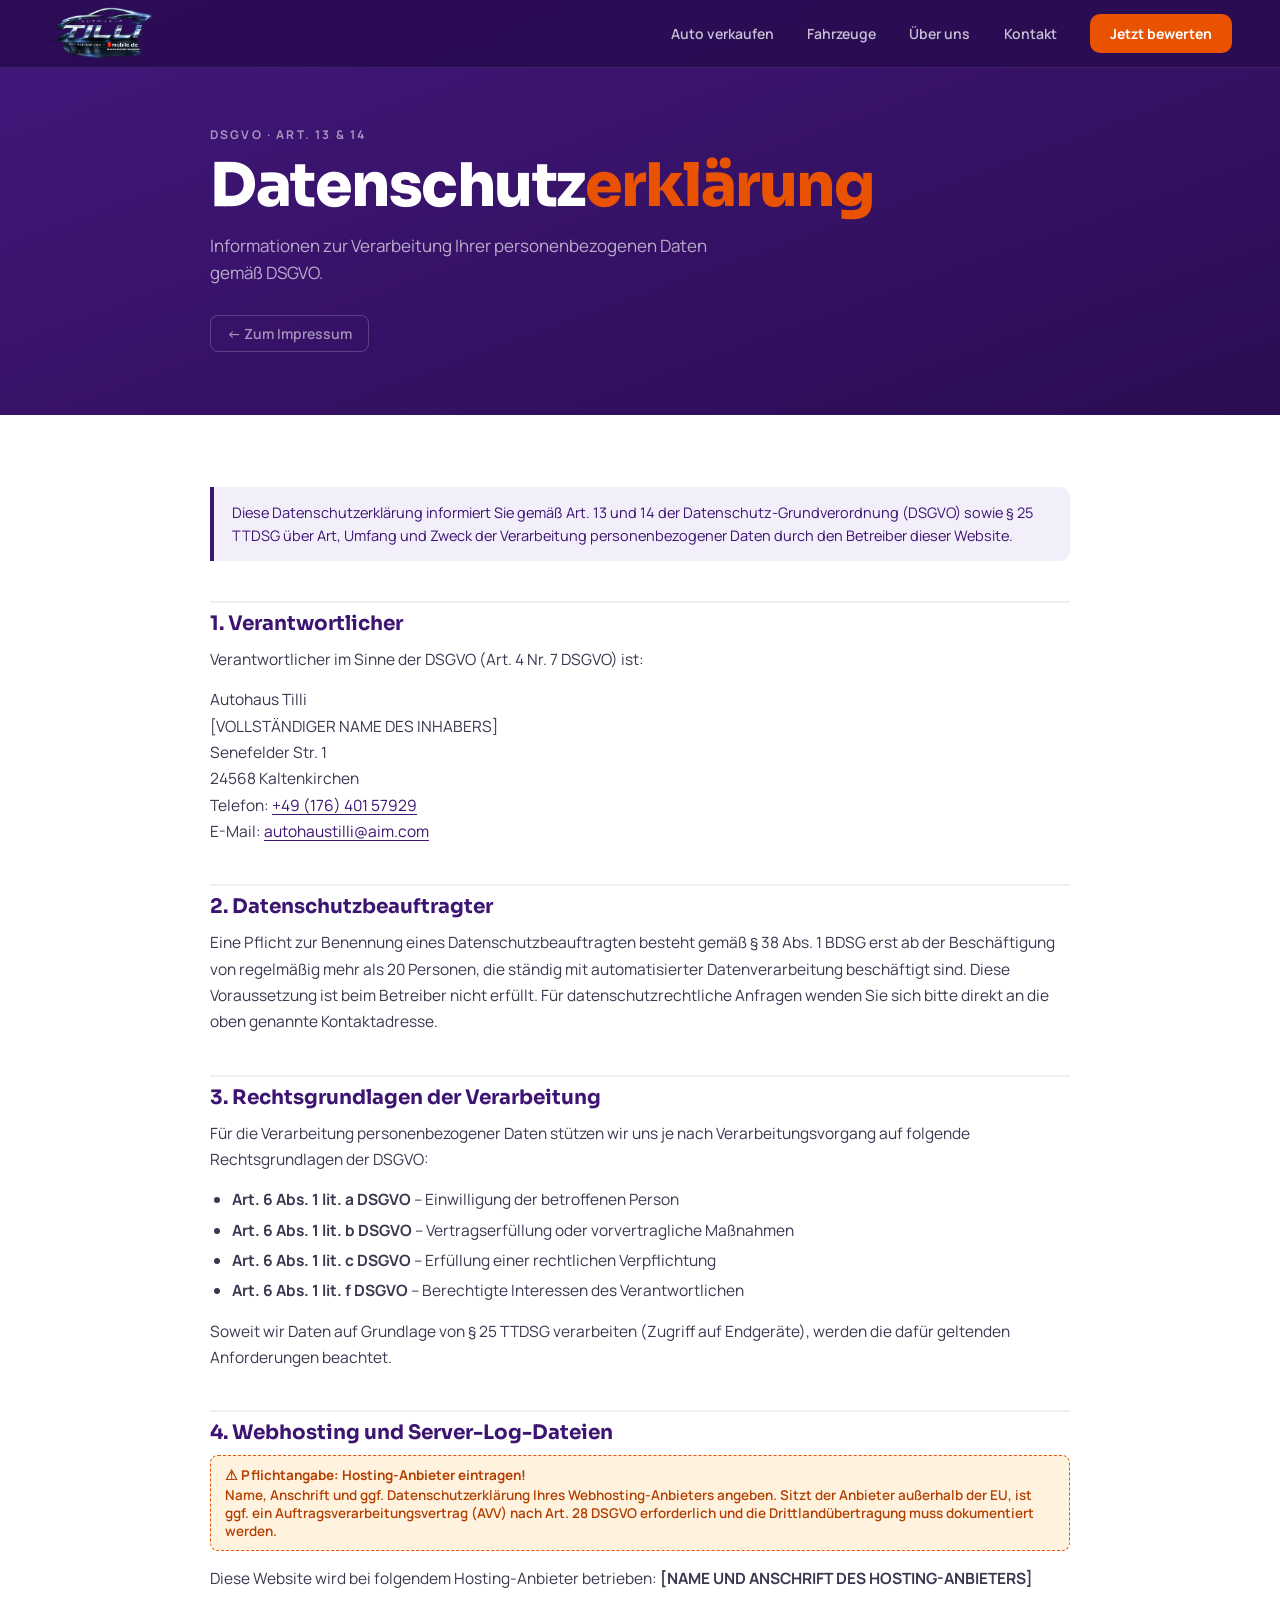
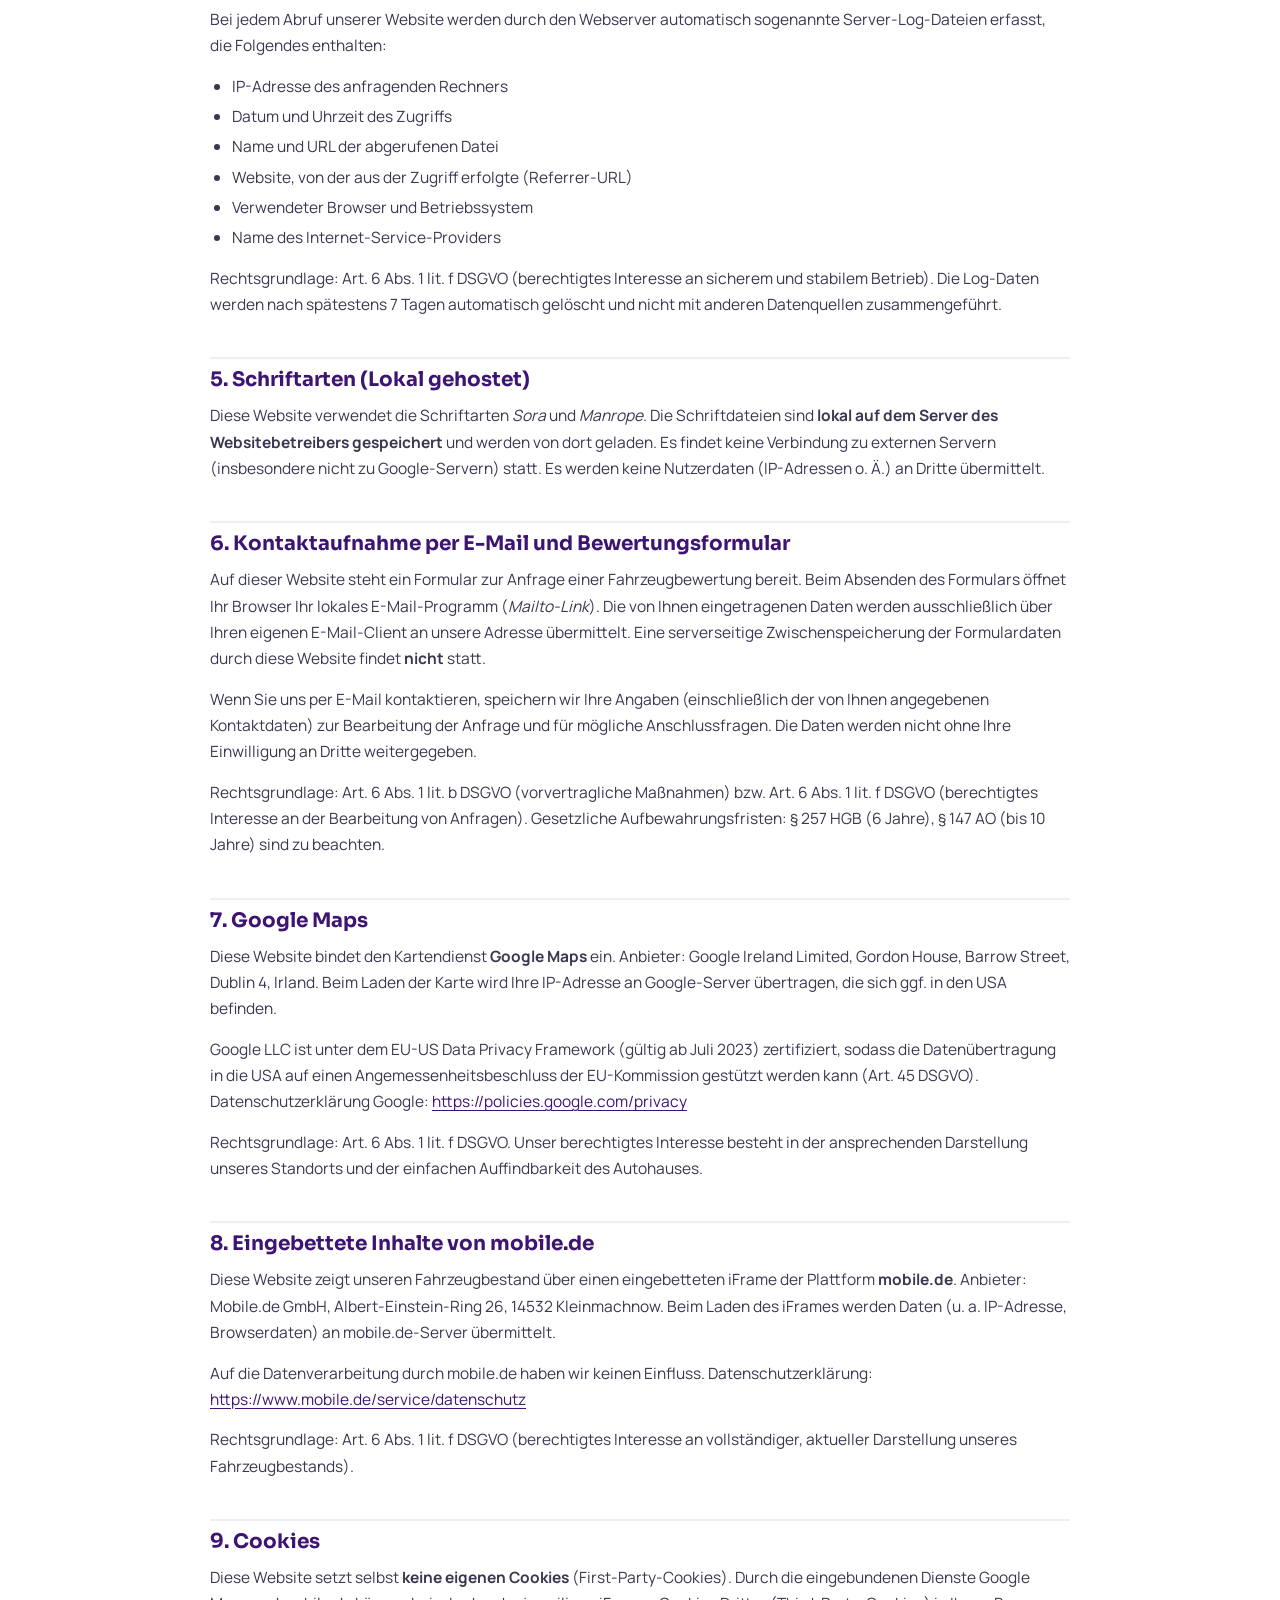
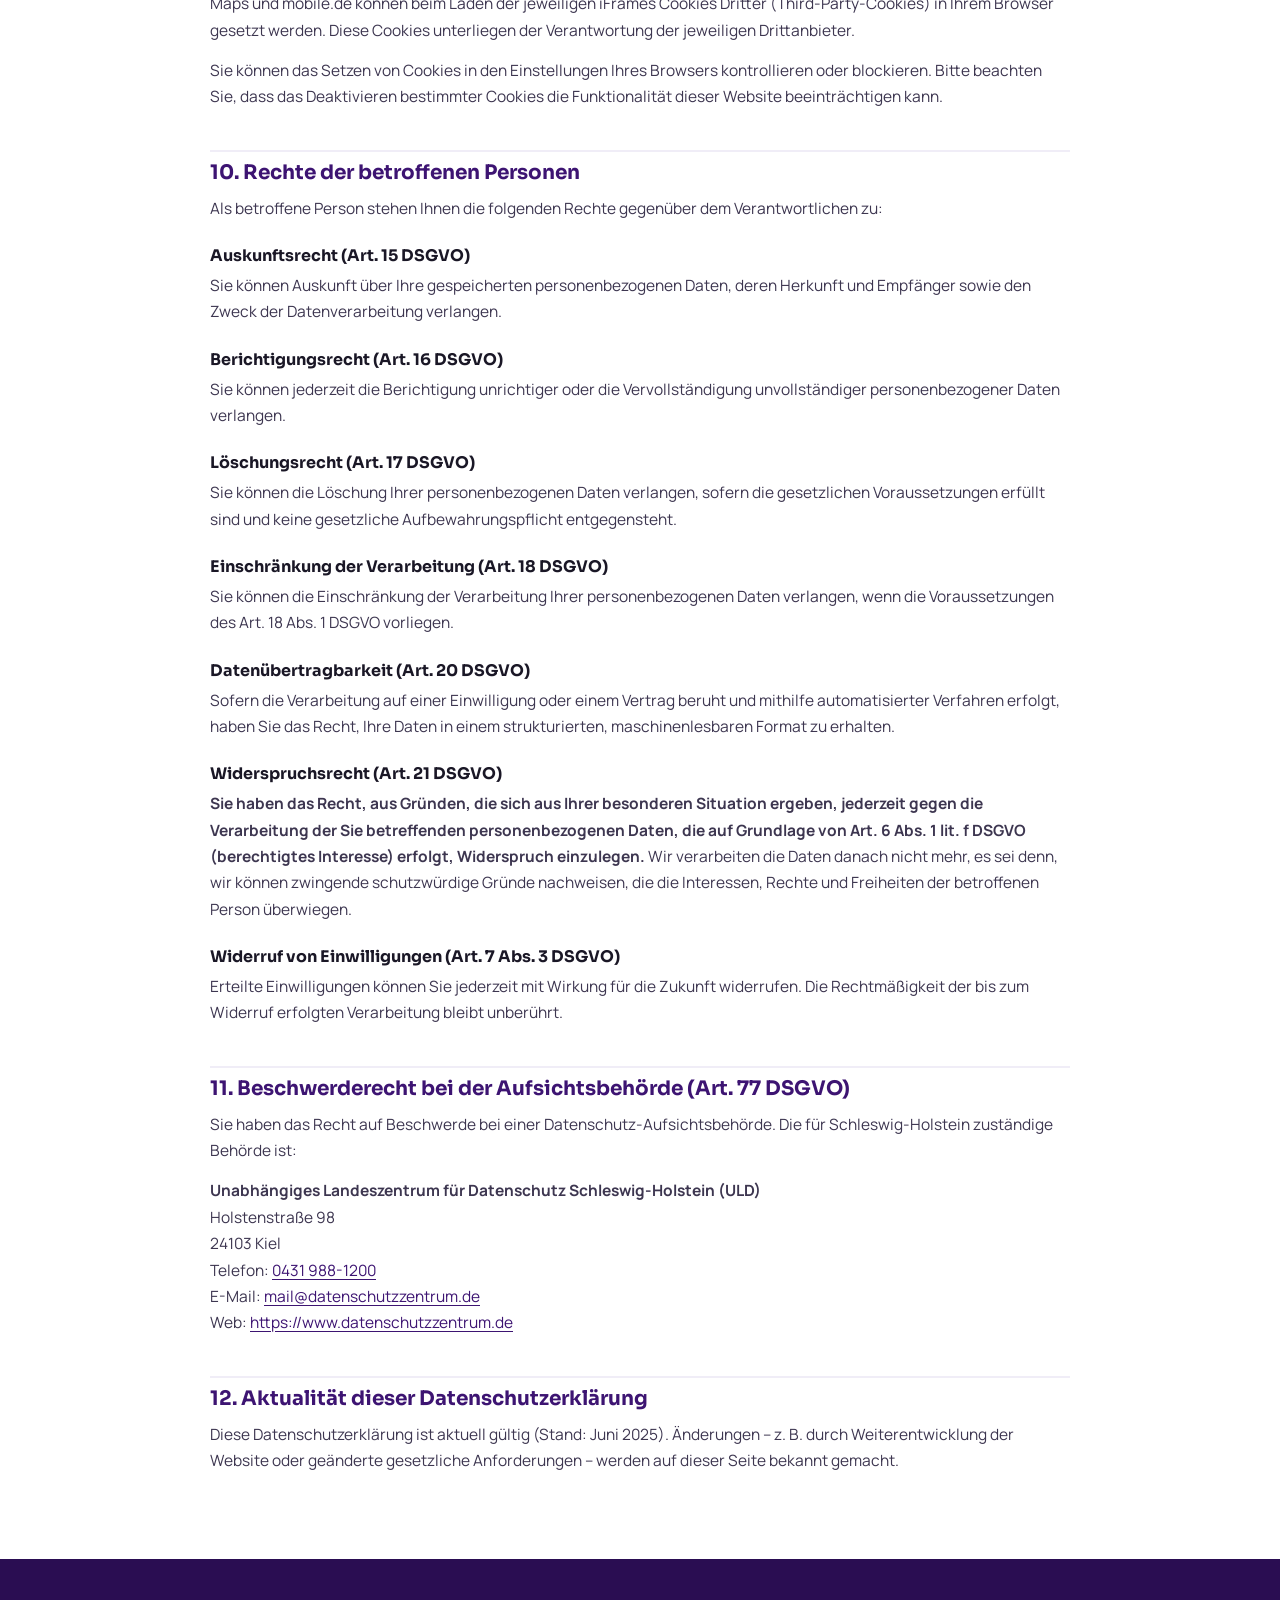
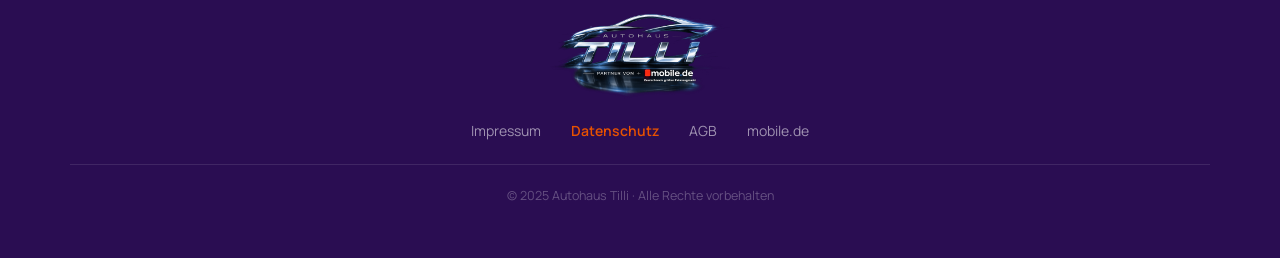
==== datenschutz.html @ e269f13d "Autohaus Tilli Website – vollständige Implementierung - index.html: komplette Website (Hero, Ankauff" ====
<!DOCTYPE html>
<html lang="de">
<head>
  <meta charset="utf-8">
  <meta name="viewport" content="width=device-width, initial-scale=1">
  <title>Datenschutzerklärung – Autohaus Tilli Kaltenkirchen</title>
  <meta name="robots" content="noindex, follow">
  <link rel="stylesheet" href="fonts.css">
  <style>
    *, *::before, *::after { box-sizing: border-box; }
    html { scroll-behavior: smooth; }
    body { margin: 0; font-family: 'Manrope', sans-serif; color: #1A1726; background: #fff; overflow-x: hidden; -webkit-font-smoothing: antialiased; }
    ::selection { background: #E85200; color: #fff; }
    .nav-link { transition: color .15s; }
    .nav-link:hover { color: #fff !important; }
    .nav-cta { transition: background .15s, transform .1s; }
    .nav-cta:hover { background: #FF6010 !important; transform: translateY(-1px); }
    .footer-link { transition: color .15s; }
    .footer-link:hover { color: #E85200 !important; }
    .legal-content { max-width: 860px; margin: 0 auto; }
    .legal-content h2 { font-family: 'Sora', sans-serif; font-weight: 800; font-size: clamp(26px, 3.5vw, 38px); line-height: 1.05; letter-spacing: -0.02em; color: #3D1472; margin: 0 0 12px; }
    .legal-content h3 { font-family: 'Sora', sans-serif; font-weight: 700; font-size: 20px; color: #3D1472; margin: 40px 0 10px; padding-top: 8px; border-top: 2px solid #F0EDF7; }
    .legal-content h4 { font-family: 'Sora', sans-serif; font-weight: 700; font-size: 16px; color: #1A1726; margin: 24px 0 6px; }
    .legal-content p { font-size: 15.5px; line-height: 1.7; color: #3D3650; margin: 0 0 14px; }
    .legal-content a { color: #3D1472; text-decoration: underline; text-underline-offset: 3px; }
    .legal-content a:hover { color: #E85200; }
    .legal-content ul { padding-left: 22px; margin: 0 0 14px; }
    .legal-content ul li { font-size: 15.5px; line-height: 1.7; color: #3D3650; margin-bottom: 4px; }
    .legal-content address { font-style: normal; }
    .section-label { font-weight: 700; font-size: 12px; letter-spacing: 0.18em; text-transform: uppercase; color: #E85200; margin-bottom: 10px; }
    .infobox { background: #F2EEFA; border-left: 4px solid #3D1472; border-radius: 0 10px 10px 0; padding: 14px 18px; margin: 0 0 20px; font-size: 14.5px; line-height: 1.6; color: #3D1472; }
    .placeholder-hint { background: #FFF3E0; border: 1.5px dashed #E85200; border-radius: 8px; padding: 10px 14px; font-size: 13.5px; color: #B34000; font-weight: 600; margin: 6px 0 14px; }
    .placeholder-hint strong { display: block; margin-bottom: 2px; }
  </style>
</head>
<body>

  <!-- NAVIGATION -->
  <nav style="position:fixed;top:0;left:0;right:0;z-index:100;background:rgba(42,13,82,0.92);backdrop-filter:blur(14px);-webkit-backdrop-filter:blur(14px);display:flex;align-items:center;justify-content:space-between;gap:24px;flex-wrap:wrap;padding:0 clamp(20px,4vw,48px);min-height:68px;border-bottom:1px solid rgba(255,255,255,0.09);">
    <a href="index.html" style="display:flex;align-items:center;text-decoration:none;">
      <img src="project/assets/logo-tilli.png" alt="Autohaus Tilli – Partner von mobile.de" style="height:54px;width:auto;display:block;">
    </a>
    <div style="display:flex;align-items:center;gap:clamp(14px,2.6vw,34px);flex-wrap:wrap;">
      <a href="index.html#ankauf" class="nav-link" style="font-size:14px;font-weight:600;color:rgba(255,255,255,0.74);text-decoration:none;">Auto verkaufen</a>
      <a href="index.html#bestand" class="nav-link" style="font-size:14px;font-weight:600;color:rgba(255,255,255,0.74);text-decoration:none;">Fahrzeuge</a>
      <a href="index.html#ueber" class="nav-link" style="font-size:14px;font-weight:600;color:rgba(255,255,255,0.74);text-decoration:none;">Über uns</a>
      <a href="index.html#kontakt" class="nav-link" style="font-size:14px;font-weight:600;color:rgba(255,255,255,0.74);text-decoration:none;">Kontakt</a>
      <a href="index.html#ankauf" class="nav-cta" style="font-size:14px;font-weight:700;color:#fff;background:#E85200;padding:10px 20px;border-radius:10px;text-decoration:none;">Jetzt bewerten</a>
    </div>
  </nav>

  <!-- PAGE HEADER -->
  <div style="background:linear-gradient(160deg,#43177D 0%,#2A0D52 100%);padding:clamp(100px,14vh,140px) clamp(20px,5vw,48px) clamp(48px,7vh,72px);">
    <div style="max-width:860px;margin:0 auto;">
      <div style="font-weight:700;font-size:12px;letter-spacing:0.18em;text-transform:uppercase;color:rgba(255,255,255,0.55);margin-bottom:12px;">DSGVO · Art. 13 &amp; 14</div>
      <h1 style="font-family:'Sora',sans-serif;font-weight:800;font-size:clamp(36px,5vw,60px);line-height:1.02;letter-spacing:-0.025em;color:#fff;margin:0 0 16px;">Datenschutz<span style="color:#E85200;">erklärung</span></h1>
      <p style="font-size:17px;line-height:1.6;color:rgba(255,255,255,0.65);max-width:520px;margin:0 0 28px;">Informationen zur Verarbeitung Ihrer personenbezogenen Daten gemäß DSGVO.</p>
      <a href="impressum.html" style="display:inline-flex;align-items:center;gap:8px;font-size:14px;font-weight:600;color:rgba(255,255,255,0.55);text-decoration:none;border:1px solid rgba(255,255,255,0.2);border-radius:8px;padding:8px 16px;transition:color .15s;">
        ← Zum Impressum
      </a>
    </div>
  </div>

  <!-- CONTENT -->
  <main style="padding:clamp(56px,8vh,96px) clamp(20px,5vw,48px);">
    <div class="legal-content">

      <div class="infobox">
        Diese Datenschutzerklärung informiert Sie gemäß Art. 13 und 14 der Datenschutz-Grundverordnung (DSGVO) sowie § 25 TTDSG über Art, Umfang und Zweck der Verarbeitung personenbezogener Daten durch den Betreiber dieser Website.
      </div>

      <h3>1. Verantwortlicher</h3>
      <p>Verantwortlicher im Sinne der DSGVO (Art. 4 Nr. 7 DSGVO) ist:</p>
      <address>
        <p>
          Autohaus Tilli<br>
          [VOLLSTÄNDIGER NAME DES INHABERS]<br>
          Senefelder Str. 1<br>
          24568 Kaltenkirchen<br>
          Telefon: <a href="tel:+4917640157929">+49 (176) 401 57929</a><br>
          E-Mail: <a href="mailto:autohaustilli@aim.com">autohaustilli@aim.com</a>
        </p>
      </address>

      <h3>2. Datenschutzbeauftragter</h3>
      <p>Eine Pflicht zur Benennung eines Datenschutzbeauftragten besteht gemäß § 38 Abs. 1 BDSG erst ab der Beschäftigung von regelmäßig mehr als 20 Personen, die ständig mit automatisierter Datenverarbeitung beschäftigt sind. Diese Voraussetzung ist beim Betreiber nicht erfüllt. Für datenschutzrechtliche Anfragen wenden Sie sich bitte direkt an die oben genannte Kontaktadresse.</p>

      <h3>3. Rechtsgrundlagen der Verarbeitung</h3>
      <p>Für die Verarbeitung personenbezogener Daten stützen wir uns je nach Verarbeitungsvorgang auf folgende Rechtsgrundlagen der DSGVO:</p>
      <ul>
        <li><strong>Art. 6 Abs. 1 lit. a DSGVO</strong> – Einwilligung der betroffenen Person</li>
        <li><strong>Art. 6 Abs. 1 lit. b DSGVO</strong> – Vertragserfüllung oder vorvertragliche Maßnahmen</li>
        <li><strong>Art. 6 Abs. 1 lit. c DSGVO</strong> – Erfüllung einer rechtlichen Verpflichtung</li>
        <li><strong>Art. 6 Abs. 1 lit. f DSGVO</strong> – Berechtigte Interessen des Verantwortlichen</li>
      </ul>
      <p>Soweit wir Daten auf Grundlage von § 25 TTDSG verarbeiten (Zugriff auf Endgeräte), werden die dafür geltenden Anforderungen beachtet.</p>

      <h3>4. Webhosting und Server-Log-Dateien</h3>
      <div class="placeholder-hint">
        <strong>⚠ Pflichtangabe: Hosting-Anbieter eintragen!</strong>
        Name, Anschrift und ggf. Datenschutzerklärung Ihres Webhosting-Anbieters angeben. Sitzt der Anbieter außerhalb der EU, ist ggf. ein Auftragsverarbeitungsvertrag (AVV) nach Art. 28 DSGVO erforderlich und die Drittlandübertragung muss dokumentiert werden.
      </div>
      <p>Diese Website wird bei folgendem Hosting-Anbieter betrieben: <strong>[NAME UND ANSCHRIFT DES HOSTING-ANBIETERS]</strong></p>
      <p>Bei jedem Abruf unserer Website werden durch den Webserver automatisch sogenannte Server-Log-Dateien erfasst, die Folgendes enthalten:</p>
      <ul>
        <li>IP-Adresse des anfragenden Rechners</li>
        <li>Datum und Uhrzeit des Zugriffs</li>
        <li>Name und URL der abgerufenen Datei</li>
        <li>Website, von der aus der Zugriff erfolgte (Referrer-URL)</li>
        <li>Verwendeter Browser und Betriebssystem</li>
        <li>Name des Internet-Service-Providers</li>
      </ul>
      <p>Rechtsgrundlage: Art. 6 Abs. 1 lit. f DSGVO (berechtigtes Interesse an sicherem und stabilem Betrieb). Die Log-Daten werden nach spätestens 7 Tagen automatisch gelöscht und nicht mit anderen Datenquellen zusammengeführt.</p>

      <h3>5. Schriftarten (Lokal gehostet)</h3>
      <p>Diese Website verwendet die Schriftarten <em>Sora</em> und <em>Manrope</em>. Die Schriftdateien sind <strong>lokal auf dem Server des Websitebetreibers gespeichert</strong> und werden von dort geladen. Es findet keine Verbindung zu externen Servern (insbesondere nicht zu Google-Servern) statt. Es werden keine Nutzerdaten (IP-Adressen o.&nbsp;Ä.) an Dritte übermittelt.</p>

      <h3>6. Kontaktaufnahme per E-Mail und Bewertungsformular</h3>
      <p>
        Auf dieser Website steht ein Formular zur Anfrage einer Fahrzeugbewertung bereit. Beim Absenden des Formulars öffnet Ihr Browser Ihr lokales E-Mail-Programm (<em>Mailto-Link</em>). Die von Ihnen eingetragenen Daten werden ausschließlich über Ihren eigenen E-Mail-Client an unsere Adresse übermittelt. Eine serverseitige Zwischenspeicherung der Formulardaten durch diese Website findet <strong>nicht</strong> statt.
      </p>
      <p>
        Wenn Sie uns per E-Mail kontaktieren, speichern wir Ihre Angaben (einschließlich der von Ihnen angegebenen Kontaktdaten) zur Bearbeitung der Anfrage und für mögliche Anschlussfragen. Die Daten werden nicht ohne Ihre Einwilligung an Dritte weitergegeben.
      </p>
      <p>
        Rechtsgrundlage: Art. 6 Abs. 1 lit. b DSGVO (vorvertragliche Maßnahmen) bzw. Art. 6 Abs. 1 lit. f DSGVO (berechtigtes Interesse an der Bearbeitung von Anfragen). Gesetzliche Aufbewahrungsfristen: § 257 HGB (6 Jahre), § 147 AO (bis 10 Jahre) sind zu beachten.
      </p>

      <h3>7. Google Maps</h3>
      <p>
        Diese Website bindet den Kartendienst <strong>Google Maps</strong> ein. Anbieter: Google Ireland Limited, Gordon House, Barrow Street, Dublin 4, Irland. Beim Laden der Karte wird Ihre IP-Adresse an Google-Server übertragen, die sich ggf. in den USA befinden.
      </p>
      <p>
        Google LLC ist unter dem EU-US Data Privacy Framework (gültig ab Juli 2023) zertifiziert, sodass die Datenübertragung in die USA auf einen Angemessenheitsbeschluss der EU-Kommission gestützt werden kann (Art. 45 DSGVO). Datenschutzerklärung Google: <a href="https://policies.google.com/privacy" target="_blank" rel="noopener">https://policies.google.com/privacy</a>
      </p>
      <p>
        Rechtsgrundlage: Art. 6 Abs. 1 lit. f DSGVO. Unser berechtigtes Interesse besteht in der ansprechenden Darstellung unseres Standorts und der einfachen Auffindbarkeit des Autohauses.
      </p>

      <h3>8. Eingebettete Inhalte von mobile.de</h3>
      <p>
        Diese Website zeigt unseren Fahrzeugbestand über einen eingebetteten iFrame der Plattform <strong>mobile.de</strong>. Anbieter: Mobile.de GmbH, Albert-Einstein-Ring 26, 14532 Kleinmachnow. Beim Laden des iFrames werden Daten (u.&nbsp;a. IP-Adresse, Browserdaten) an mobile.de-Server übermittelt.
      </p>
      <p>
        Auf die Datenverarbeitung durch mobile.de haben wir keinen Einfluss. Datenschutzerklärung: <a href="https://www.mobile.de/service/datenschutz" target="_blank" rel="noopener">https://www.mobile.de/service/datenschutz</a>
      </p>
      <p>Rechtsgrundlage: Art. 6 Abs. 1 lit. f DSGVO (berechtigtes Interesse an vollständiger, aktueller Darstellung unseres Fahrzeugbestands).</p>

      <h3>9. Cookies</h3>
      <p>
        Diese Website setzt selbst <strong>keine eigenen Cookies</strong> (First-Party-Cookies). Durch die eingebundenen Dienste Google Maps und mobile.de können beim Laden der jeweiligen iFrames Cookies Dritter (Third-Party-Cookies) in Ihrem Browser gesetzt werden. Diese Cookies unterliegen der Verantwortung der jeweiligen Drittanbieter.
      </p>
      <p>
        Sie können das Setzen von Cookies in den Einstellungen Ihres Browsers kontrollieren oder blockieren. Bitte beachten Sie, dass das Deaktivieren bestimmter Cookies die Funktionalität dieser Website beeinträchtigen kann.
      </p>

      <h3>10. Rechte der betroffenen Personen</h3>
      <p>Als betroffene Person stehen Ihnen die folgenden Rechte gegenüber dem Verantwortlichen zu:</p>

      <h4>Auskunftsrecht (Art. 15 DSGVO)</h4>
      <p>Sie können Auskunft über Ihre gespeicherten personenbezogenen Daten, deren Herkunft und Empfänger sowie den Zweck der Datenverarbeitung verlangen.</p>

      <h4>Berichtigungsrecht (Art. 16 DSGVO)</h4>
      <p>Sie können jederzeit die Berichtigung unrichtiger oder die Vervollständigung unvollständiger personenbezogener Daten verlangen.</p>

      <h4>Löschungsrecht (Art. 17 DSGVO)</h4>
      <p>Sie können die Löschung Ihrer personenbezogenen Daten verlangen, sofern die gesetzlichen Voraussetzungen erfüllt sind und keine gesetzliche Aufbewahrungspflicht entgegensteht.</p>

      <h4>Einschränkung der Verarbeitung (Art. 18 DSGVO)</h4>
      <p>Sie können die Einschränkung der Verarbeitung Ihrer personenbezogenen Daten verlangen, wenn die Voraussetzungen des Art. 18 Abs. 1 DSGVO vorliegen.</p>

      <h4>Datenübertragbarkeit (Art. 20 DSGVO)</h4>
      <p>Sofern die Verarbeitung auf einer Einwilligung oder einem Vertrag beruht und mithilfe automatisierter Verfahren erfolgt, haben Sie das Recht, Ihre Daten in einem strukturierten, maschinenlesbaren Format zu erhalten.</p>

      <h4>Widerspruchsrecht (Art. 21 DSGVO)</h4>
      <p>
        <strong>Sie haben das Recht, aus Gründen, die sich aus Ihrer besonderen Situation ergeben, jederzeit gegen die Verarbeitung der Sie betreffenden personenbezogenen Daten, die auf Grundlage von Art. 6 Abs. 1 lit. f DSGVO (berechtigtes Interesse) erfolgt, Widerspruch einzulegen.</strong> Wir verarbeiten die Daten danach nicht mehr, es sei denn, wir können zwingende schutzwürdige Gründe nachweisen, die die Interessen, Rechte und Freiheiten der betroffenen Person überwiegen.
      </p>

      <h4>Widerruf von Einwilligungen (Art. 7 Abs. 3 DSGVO)</h4>
      <p>Erteilte Einwilligungen können Sie jederzeit mit Wirkung für die Zukunft widerrufen. Die Rechtmäßigkeit der bis zum Widerruf erfolgten Verarbeitung bleibt unberührt.</p>

      <h3>11. Beschwerderecht bei der Aufsichtsbehörde (Art. 77 DSGVO)</h3>
      <p>Sie haben das Recht auf Beschwerde bei einer Datenschutz-Aufsichtsbehörde. Die für Schleswig-Holstein zuständige Behörde ist:</p>
      <address>
        <p>
          <strong>Unabhängiges Landeszentrum für Datenschutz Schleswig-Holstein (ULD)</strong><br>
          Holstenstraße 98<br>
          24103 Kiel<br>
          Telefon: <a href="tel:+494319881200">0431 988-1200</a><br>
          E-Mail: <a href="mailto:mail@datenschutzzentrum.de">mail@datenschutzzentrum.de</a><br>
          Web: <a href="https://www.datenschutzzentrum.de" target="_blank" rel="noopener">https://www.datenschutzzentrum.de</a>
        </p>
      </address>

      <h3>12. Aktualität dieser Datenschutzerklärung</h3>
      <p>Diese Datenschutzerklärung ist aktuell gültig (Stand: Juni 2025). Änderungen – z.&nbsp;B. durch Weiterentwicklung der Website oder geänderte gesetzliche Anforderungen – werden auf dieser Seite bekannt gemacht.</p>

    </div>
  </main>

  <!-- FOOTER -->
  <footer style="background:#2A0D52;padding:clamp(40px,6vh,56px) clamp(20px,5vw,48px);text-align:center;">
    <img src="project/assets/logo-tilli.png" alt="Autohaus Tilli" style="height:86px;width:auto;margin:0 auto 22px;display:block;">
    <div style="display:flex;justify-content:center;gap:30px;flex-wrap:wrap;margin-bottom:24px;">
      <a href="impressum.html" class="footer-link" style="font-size:14px;color:rgba(255,255,255,0.55);text-decoration:none;">Impressum</a>
      <a href="datenschutz.html" class="footer-link" style="font-size:14px;color:#E85200;font-weight:600;text-decoration:none;">Datenschutz</a>
      <a href="#" class="footer-link" style="font-size:14px;color:rgba(255,255,255,0.55);text-decoration:none;">AGB</a>
      <a href="https://www.mobile.de" target="_blank" rel="noopener" class="footer-link" style="font-size:14px;color:rgba(255,255,255,0.55);text-decoration:none;">mobile.de</a>
    </div>
    <hr style="border:none;border-top:1px solid rgba(255,255,255,0.1);margin:22px auto;max-width:1140px;">
    <div style="font-size:12.5px;color:rgba(255,255,255,0.28);">© 2025 Autohaus Tilli · Alle Rechte vorbehalten</div>
  </footer>

</body>
</html>
---- fonts.css ----
@font-face {
  font-family: 'Manrope';
  font-style: normal;
  font-weight: 400;
  font-display: swap;
  src: url(fonts/e00cdc959223d7b14c4dc4172bd4afb7.ttf) format('truetype');
}
@font-face {
  font-family: 'Manrope';
  font-style: normal;
  font-weight: 500;
  font-display: swap;
  src: url(fonts/c7ccb9579aa638b5be6d45e7f4dd9fff.ttf) format('truetype');
}
@font-face {
  font-family: 'Manrope';
  font-style: normal;
  font-weight: 600;
  font-display: swap;
  src: url(fonts/1b329c1cdb66406c5657158e802b0e29.ttf) format('truetype');
}
@font-face {
  font-family: 'Manrope';
  font-style: normal;
  font-weight: 700;
  font-display: swap;
  src: url(fonts/de3ddb9049275796b4e8be23db8c0c53.ttf) format('truetype');
}
@font-face {
  font-family: 'Manrope';
  font-style: normal;
  font-weight: 800;
  font-display: swap;
  src: url(fonts/bf0cc102c81605b16ca84f35edaa3d73.ttf) format('truetype');
}
@font-face {
  font-family: 'Sora';
  font-style: normal;
  font-weight: 400;
  font-display: swap;
  src: url(fonts/e8054fd46636c2e1099d4a982a44a450.ttf) format('truetype');
}
@font-face {
  font-family: 'Sora';
  font-style: normal;
  font-weight: 500;
  font-display: swap;
  src: url(fonts/b44a0701327519e6deb9aee5e733e242.ttf) format('truetype');
}
@font-face {
  font-family: 'Sora';
  font-style: normal;
  font-weight: 600;
  font-display: swap;
  src: url(fonts/86ef2a21fb4f8dc9f1f4f3c382615372.ttf) format('truetype');
}
@font-face {
  font-family: 'Sora';
  font-style: normal;
  font-weight: 700;
  font-display: swap;
  src: url(fonts/8dfdf793a6297fb9895a785f09e0602b.ttf) format('truetype');
}
@font-face {
  font-family: 'Sora';
  font-style: normal;
  font-weight: 800;
  font-display: swap;
  src: url(fonts/d6a0dabfbe5e4caf425cfabdb81179af.ttf) format('truetype');
}
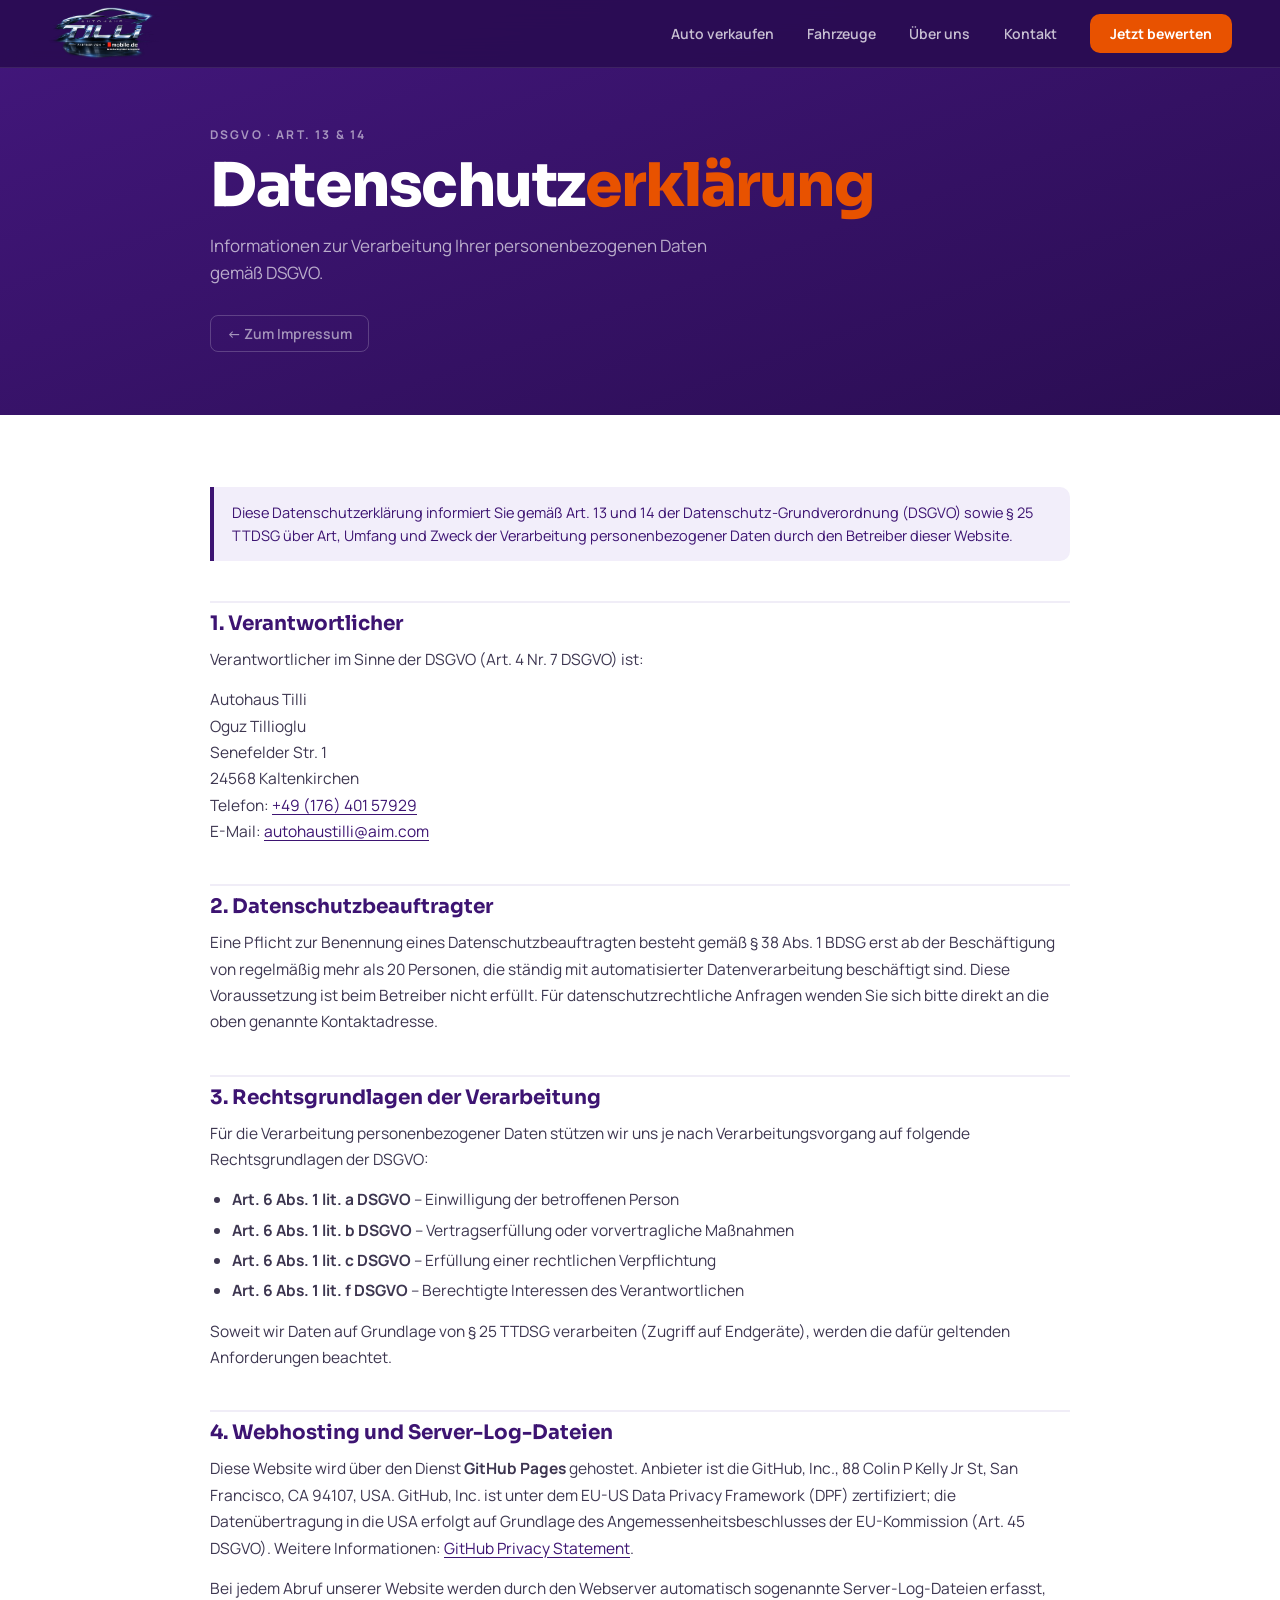
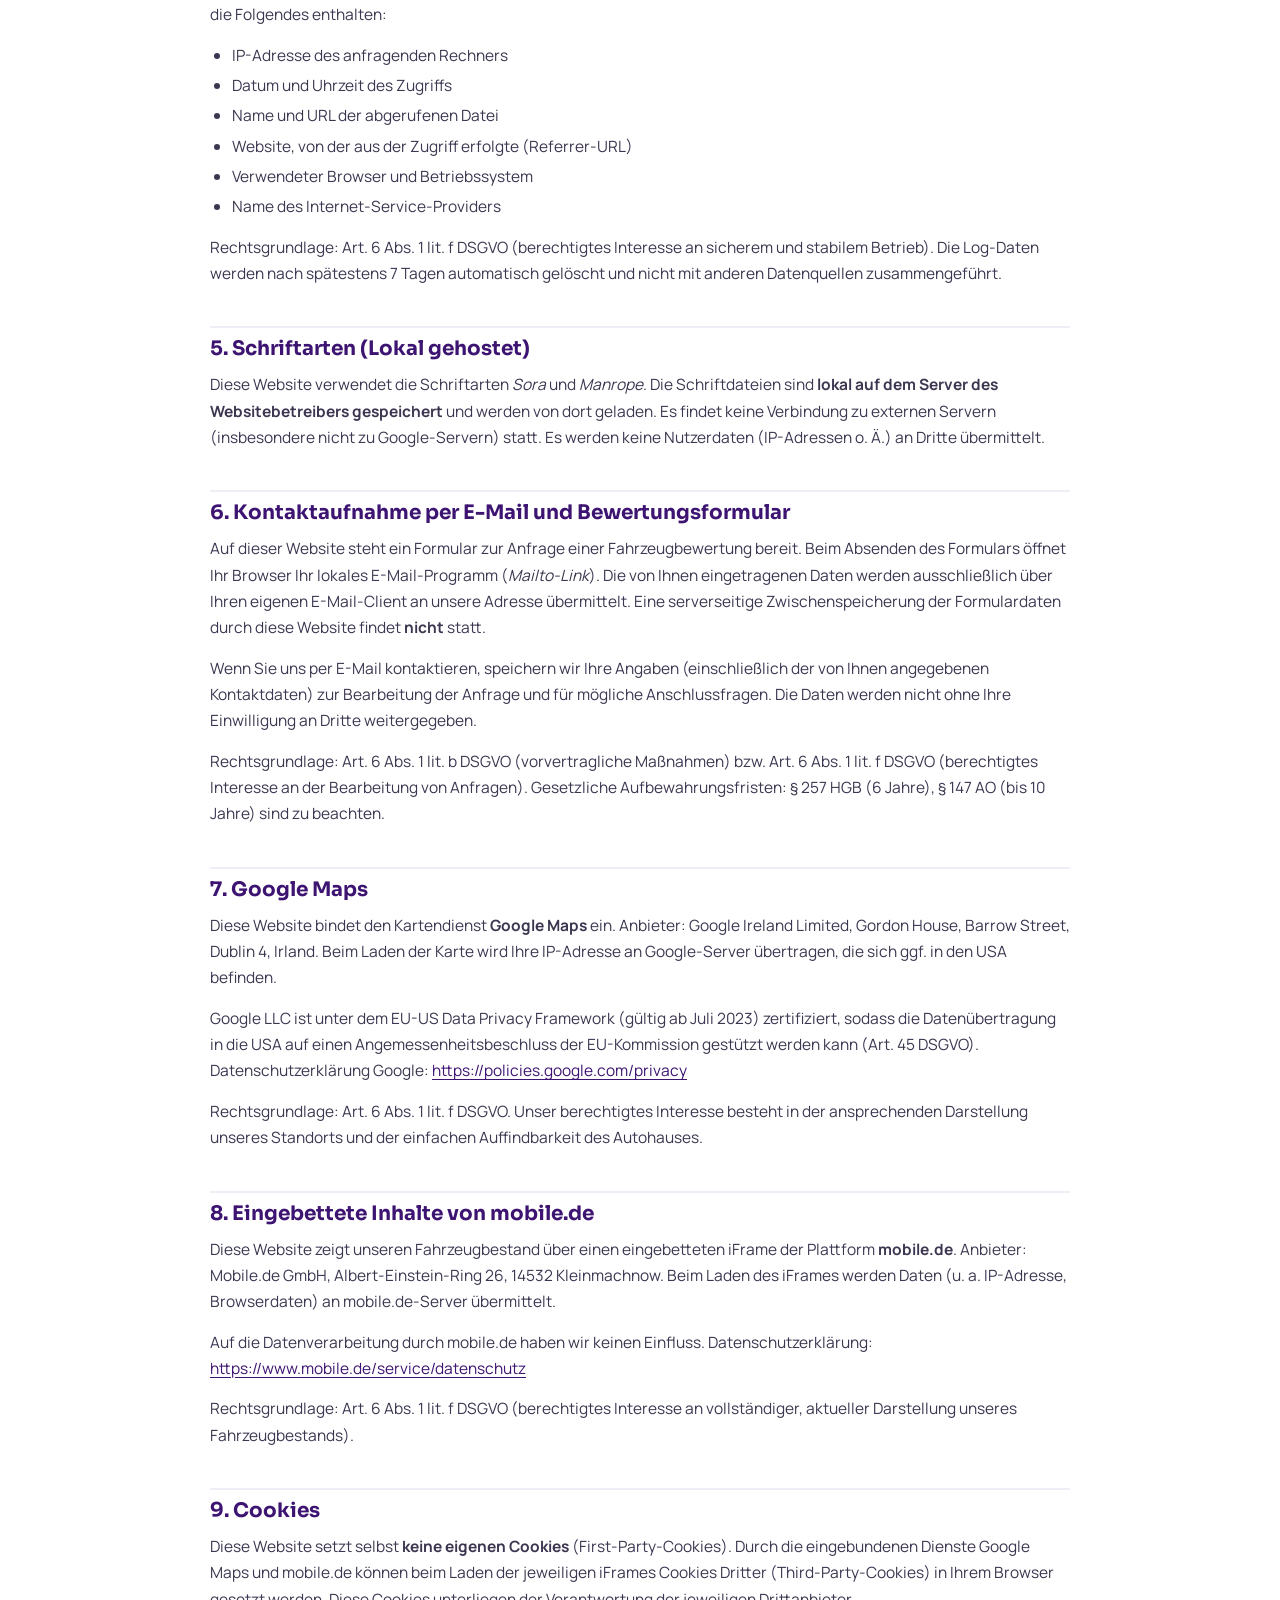
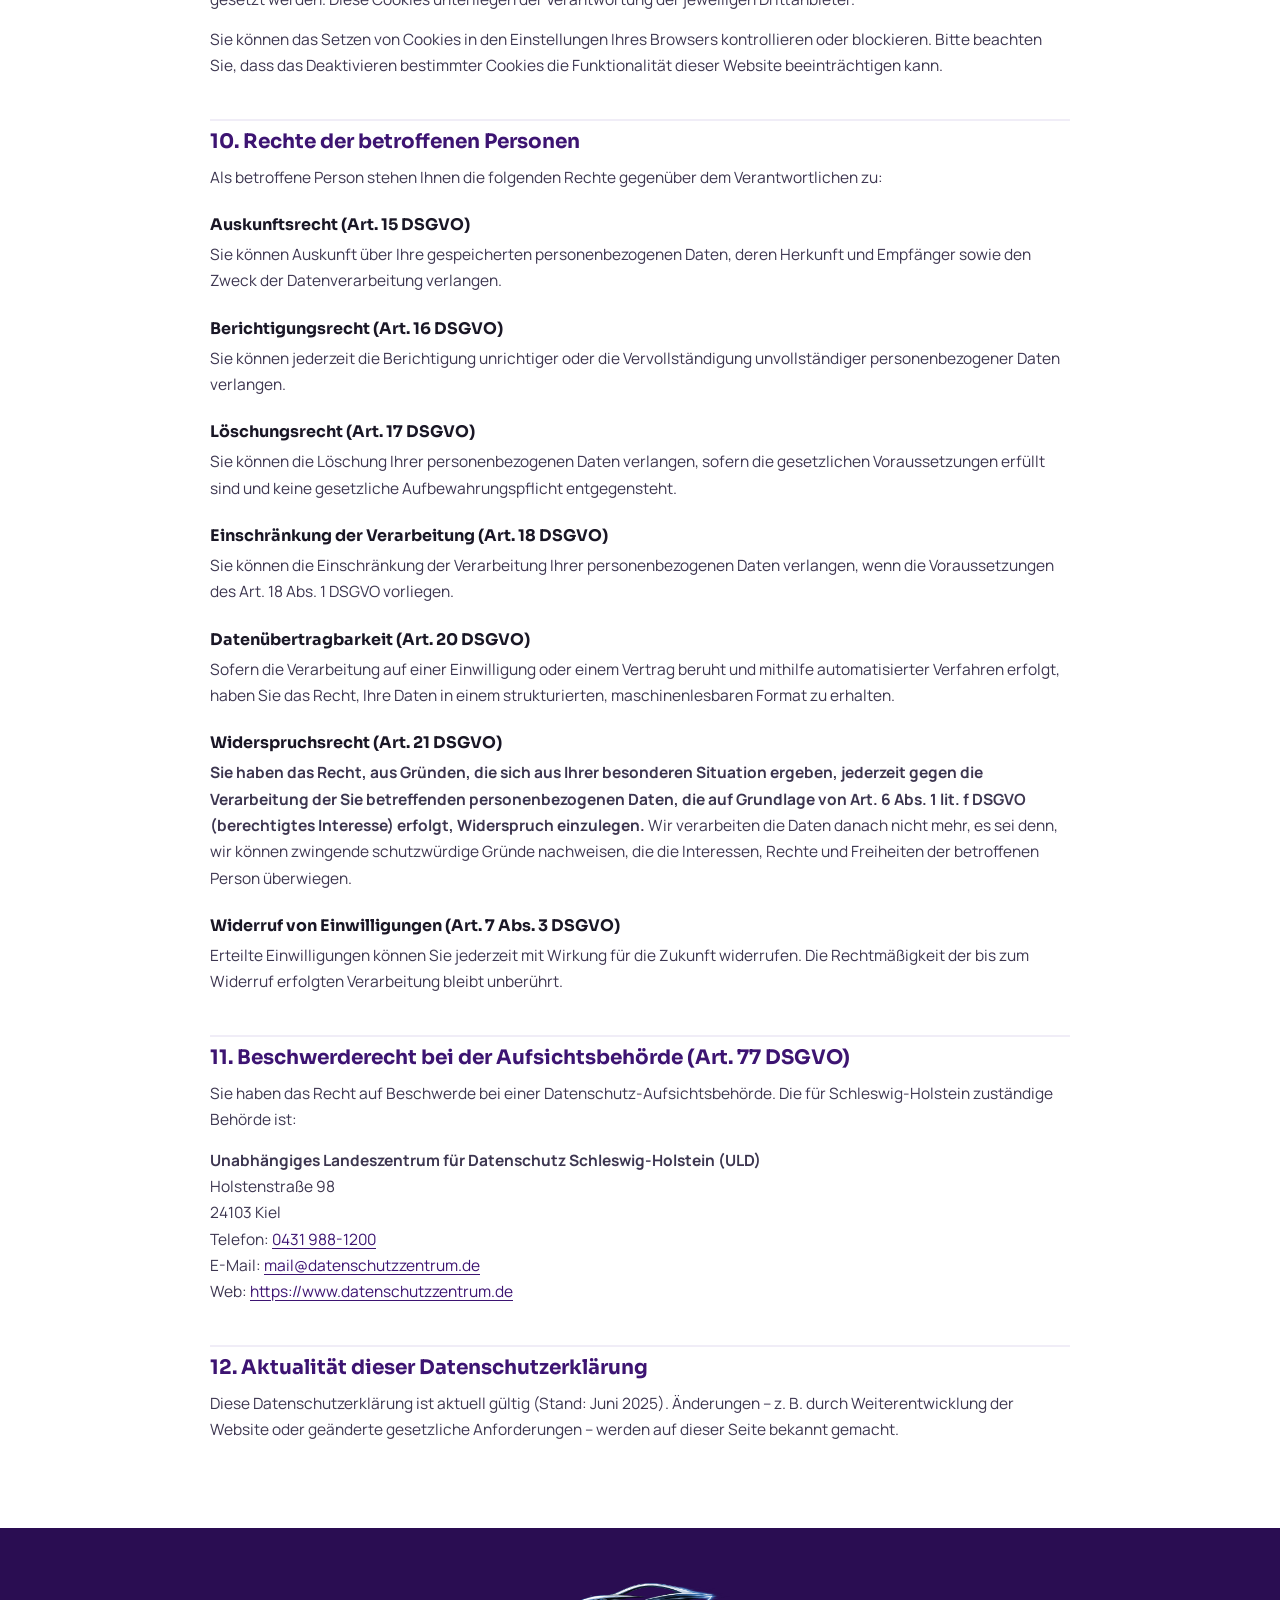
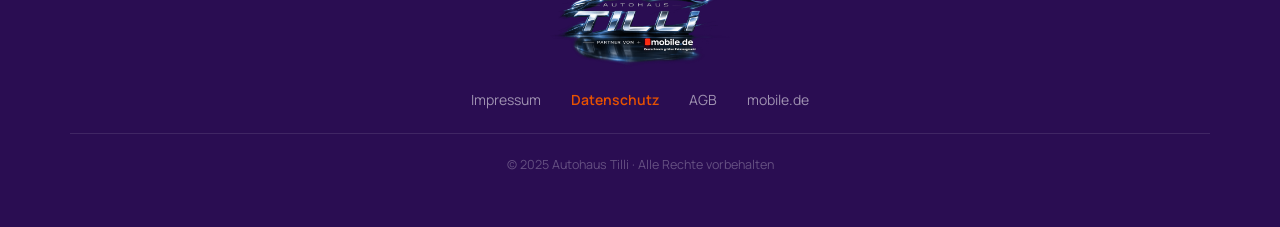
==== commit cc8cd3ec: "Fill in owner name and hosting provider in Impressum/Datenschutz" ====
--- a/datenschutz.html
+++ b/datenschutz.html
@@ -74,7 +74,7 @@
       <address>
         <p>
           Autohaus Tilli<br>
-          [VOLLSTÄNDIGER NAME DES INHABERS]<br>
+          Oguz Tillioglu<br>
           Senefelder Str. 1<br>
           24568 Kaltenkirchen<br>
           Telefon: <a href="tel:+4917640157929">+49 (176) 401 57929</a><br>
@@ -96,11 +96,7 @@
       <p>Soweit wir Daten auf Grundlage von § 25 TTDSG verarbeiten (Zugriff auf Endgeräte), werden die dafür geltenden Anforderungen beachtet.</p>
 
       <h3>4. Webhosting und Server-Log-Dateien</h3>
-      <div class="placeholder-hint">
-        <strong>⚠ Pflichtangabe: Hosting-Anbieter eintragen!</strong>
-        Name, Anschrift und ggf. Datenschutzerklärung Ihres Webhosting-Anbieters angeben. Sitzt der Anbieter außerhalb der EU, ist ggf. ein Auftragsverarbeitungsvertrag (AVV) nach Art. 28 DSGVO erforderlich und die Drittlandübertragung muss dokumentiert werden.
-      </div>
-      <p>Diese Website wird bei folgendem Hosting-Anbieter betrieben: <strong>[NAME UND ANSCHRIFT DES HOSTING-ANBIETERS]</strong></p>
+      <p>Diese Website wird über den Dienst <strong>GitHub Pages</strong> gehostet. Anbieter ist die GitHub, Inc., 88 Colin P Kelly Jr St, San Francisco, CA 94107, USA. GitHub, Inc. ist unter dem EU-US Data Privacy Framework (DPF) zertifiziert; die Datenübertragung in die USA erfolgt auf Grundlage des Angemessenheitsbeschlusses der EU-Kommission (Art. 45 DSGVO). Weitere Informationen: <a href="https://docs.github.com/en/site-policy/privacy-policies/github-general-privacy-statement" target="_blank" rel="noopener">GitHub Privacy Statement</a>.</p>
       <p>Bei jedem Abruf unserer Website werden durch den Webserver automatisch sogenannte Server-Log-Dateien erfasst, die Folgendes enthalten:</p>
       <ul>
         <li>IP-Adresse des anfragenden Rechners</li>
